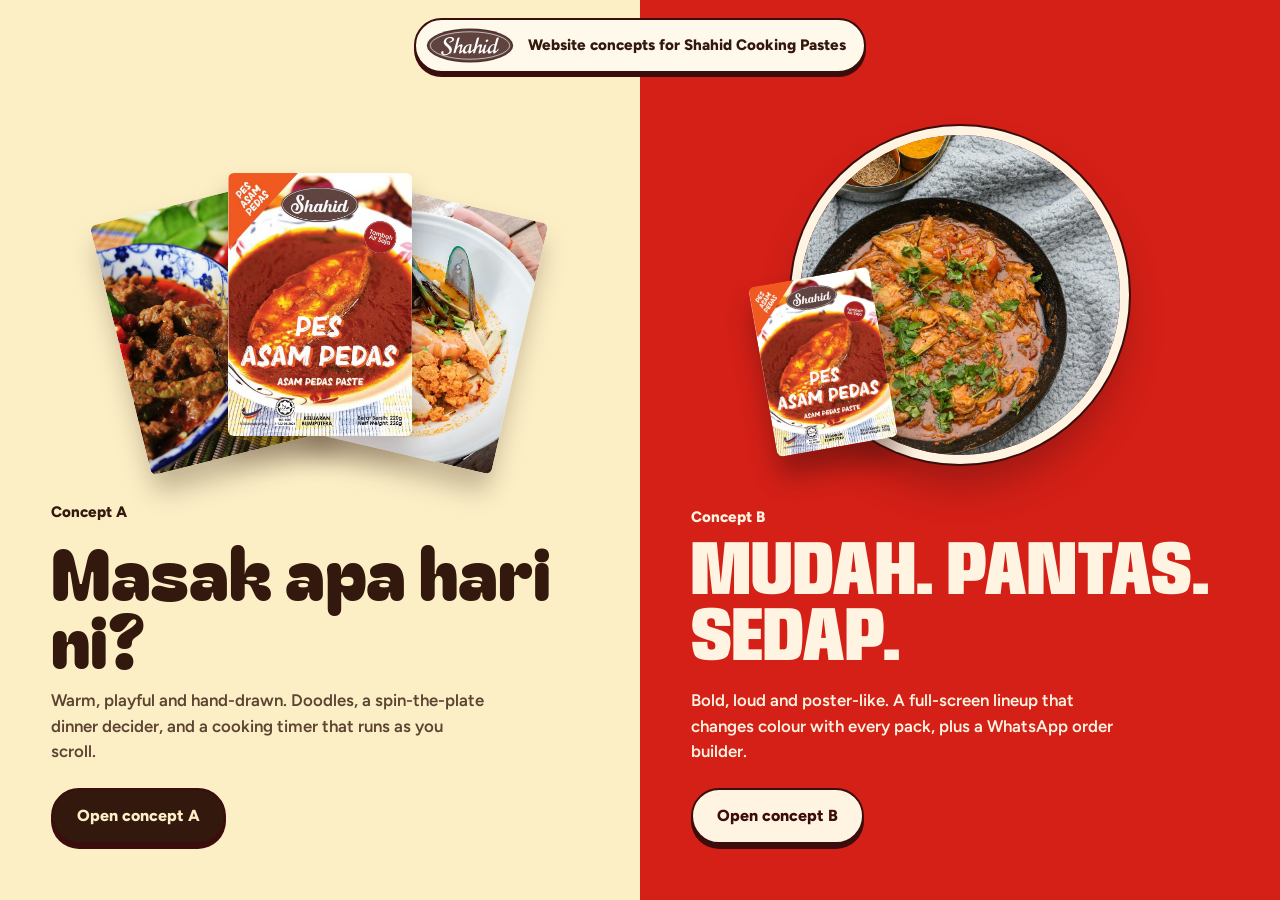
==== index.html @ 6d743a91 "Add two website concepts for Shahid Cooking Pastes - index.html: chooser page linking both concepts " ====
<!doctype html>
<html lang="en">
<head>
  <meta charset="utf-8">
  <meta name="viewport" content="width=device-width, initial-scale=1">
  <title>Shahid: two website concepts</title>
  <meta name="description" content="Two website concepts for Shahid Cooking Pastes. Open each one and pick a direction.">
  <meta name="theme-color" content="#FCEFC6">
  <link rel="icon" href="site-a-masak-apa/assets/img/favicon.svg" type="image/svg+xml">
  <link rel="preconnect" href="https://fonts.googleapis.com">
  <link rel="preconnect" href="https://fonts.gstatic.com" crossorigin>
  <link href="https://fonts.googleapis.com/css2?family=Anybody:wdth,wght@50..150,900&family=Bagel+Fat+One&family=Figtree:wght@500;700;800&family=Sriracha&display=swap" rel="stylesheet">
  <style>
    :root {
      --kunyit-pale: #FCEFC6; --kunyit: #F4B223; --rendang: #33180D;
      --cili-bg: #D42017; --santan: #FFF4E2; --ink: #3B0D0C;
      --ease: cubic-bezier(.22, 1, .36, 1);
    }
    * { box-sizing: border-box; }
    html, body { margin: 0; height: 100%; }
    body { font: 500 16px/1.5 "Figtree", system-ui, sans-serif; background: var(--kunyit-pale); color: var(--rendang); }
    img { display: block; max-width: 100%; }
    :focus-visible { outline: 3px solid var(--ink); outline-offset: 4px; }

    .top {
      position: fixed; top: 18px; left: 50%; transform: translateX(-50%); z-index: 5;
      display: flex; align-items: center; gap: 14px; padding: 8px 18px 8px 10px;
      background: #FFF9EC; border: 2px solid var(--ink); border-radius: 999px; box-shadow: 0 4px 0 var(--ink);
      white-space: nowrap;
    }
    .top img { width: 88px; }
    .top p { margin: 0; font-weight: 800; font-size: .95rem; }

    .split { display: flex; min-height: 100vh; min-height: 100svh; }
    .concept {
      position: relative; flex: 1; overflow: hidden; text-decoration: none; color: inherit;
      display: flex; flex-direction: column; justify-content: flex-end;
      padding: 110px clamp(20px, 4vw, 56px) clamp(28px, 5vw, 56px);
      transition: flex-grow .8s var(--ease);
    }
    .concept:hover, .concept:focus-visible { flex-grow: 1.45; }
    .concept--a { background: var(--kunyit-pale); color: var(--rendang); }
    .concept--b { background: var(--cili-bg); color: var(--santan); }
    .concept__art { position: absolute; inset: 88px 0 auto; height: 46%; display: grid; place-items: center; pointer-events: none; }
    .concept__label { font-weight: 800; font-size: .95rem; margin: 0 0 12px; }
    .concept h2 { margin: 0; line-height: .92; }
    .concept--a h2 { font: 400 clamp(2.6rem, 5.6vw, 5.2rem)/.95 "Bagel Fat One", system-ui, sans-serif; }
    .concept--b h2 { font: 900 clamp(2.8rem, 6vw, 5.8rem)/.86 "Anybody", Impact, sans-serif; font-variation-settings: "wdth" 72; text-transform: uppercase; transition: font-variation-settings .8s var(--ease); }
    .concept--b:hover h2, .concept--b:focus-visible h2 { font-variation-settings: "wdth" 110; }
    .concept__desc { max-width: 40ch; margin: 16px 0 0; font-size: 1.05rem; font-weight: 600; }
    .concept--a .concept__desc { color: rgba(51, 24, 13, .8); }
    .concept__go {
      display: inline-flex; align-items: center; gap: 10px; margin-top: 24px; width: fit-content;
      padding: 14px 24px; border-radius: 999px; font-weight: 800;
      border: 2.5px solid var(--ink); box-shadow: 0 5px 0 var(--ink);
      transition: transform .25s var(--ease), box-shadow .25s var(--ease);
    }
    .concept--a .concept__go { background: var(--rendang); color: var(--kunyit-pale); }
    .concept--b .concept__go { background: var(--santan); color: var(--ink); }
    .concept:hover .concept__go { transform: translateY(-3px); box-shadow: 0 8px 0 var(--ink); }
    .concept__hand { font-family: "Sriracha", cursive; font-size: 1.15rem; }

    /* concept A preview: a fan of packs */
    .fan { position: relative; width: min(70%, 420px); aspect-ratio: 1.3; }
    .fan img { position: absolute; bottom: 0; width: 44%; border-radius: 6px; box-shadow: 0 18px 26px rgba(51, 24, 13, .28); transition: transform .8s var(--ease); }
    .fan img:nth-child(1) { left: 2%; transform: rotate(-14deg); }
    .fan img:nth-child(2) { left: 28%; z-index: 2; transform: rotate(0deg) translateY(-8%); }
    .fan img:nth-child(3) { right: 2%; transform: rotate(13deg); }
    .concept--a:hover .fan img:nth-child(1) { transform: rotate(-22deg) translateX(-8%); }
    .concept--a:hover .fan img:nth-child(3) { transform: rotate(21deg) translateX(8%); }
    .concept--a:hover .fan img:nth-child(2) { transform: translateY(-14%) scale(1.04); }

    /* concept B preview: the spinning pan with a pack in front */
    .pan { position: relative; width: min(50%, 330px); aspect-ratio: 1; }
    .pan__photo { position: absolute; inset: 0; border-radius: 50%; overflow: hidden; box-shadow: 0 0 0 9px var(--santan), 0 0 0 11px var(--ink), 0 26px 40px rgba(59, 13, 12, .4); animation: spin 60s linear infinite; }
    .pan__photo img { width: 100%; height: 100%; object-fit: cover; }
    .pan__pack { position: absolute; width: 38%; left: -12%; bottom: 2%; transform: rotate(-10deg); border-radius: 6px; box-shadow: 0 20px 26px rgba(59, 13, 12, .45); transition: transform .8s var(--ease); }
    .concept--b:hover .pan__pack { transform: rotate(-2deg) translateY(-8%); }
    @keyframes spin { to { transform: rotate(360deg); } }

    @media (max-width: 800px) {
      .split { flex-direction: column; }
      .concept { min-height: 88vh; min-height: 88svh; }
      .concept:hover, .concept:focus-visible { flex-grow: 1; }
      .top p { display: none; }
      .top { padding: 8px; }
    }
    @media (prefers-reduced-motion: reduce) {
      .pan__photo { animation: none; }
      * { transition-duration: .01ms !important; }
    }
  </style>
</head>
<body>
  <header class="top">
    <img src="site-a-masak-apa/assets/img/logo-shahid.svg" alt="Shahid" width="88" height="35">
    <p>Website concepts for Shahid Cooking Pastes</p>
  </header>

  <main class="split">
    <a class="concept concept--a" href="site-a-masak-apa/index.html">
      <div class="concept__art" aria-hidden="true">
        <div class="fan">
          <img src="site-a-masak-apa/assets/img/photos/pouch-rendang.jpg" alt="">
          <img src="site-a-masak-apa/assets/img/pack-asam-pedas.jpg" alt="">
          <img src="site-a-masak-apa/assets/img/photos/pouch-tomyam.jpg" alt="">
        </div>
      </div>
      <p class="concept__label">Concept A</p>
      <h2>Masak apa hari ni?</h2>
      <p class="concept__desc">Warm, playful and hand-drawn. Doodles, a spin-the-plate dinner decider, and a cooking timer that runs as you scroll.</p>
      <span class="concept__go">Open concept A</span>
    </a>

    <a class="concept concept--b" href="site-b-mudah-pantas-sedap/index.html">
      <div class="concept__art" aria-hidden="true">
        <div class="pan">
          <div class="pan__photo"><img src="site-b-mudah-pantas-sedap/assets/img/photos/hero-pan.jpg" alt=""></div>
          <img class="pan__pack" src="site-b-mudah-pantas-sedap/assets/img/pack-asam-pedas.jpg" alt="">
        </div>
      </div>
      <p class="concept__label">Concept B</p>
      <h2>Mudah. Pantas. Sedap.</h2>
      <p class="concept__desc">Bold, loud and poster-like. A full-screen lineup that changes colour with every pack, plus a WhatsApp order builder.</p>
      <span class="concept__go">Open concept B</span>
    </a>
  </main>
</body>
</html>
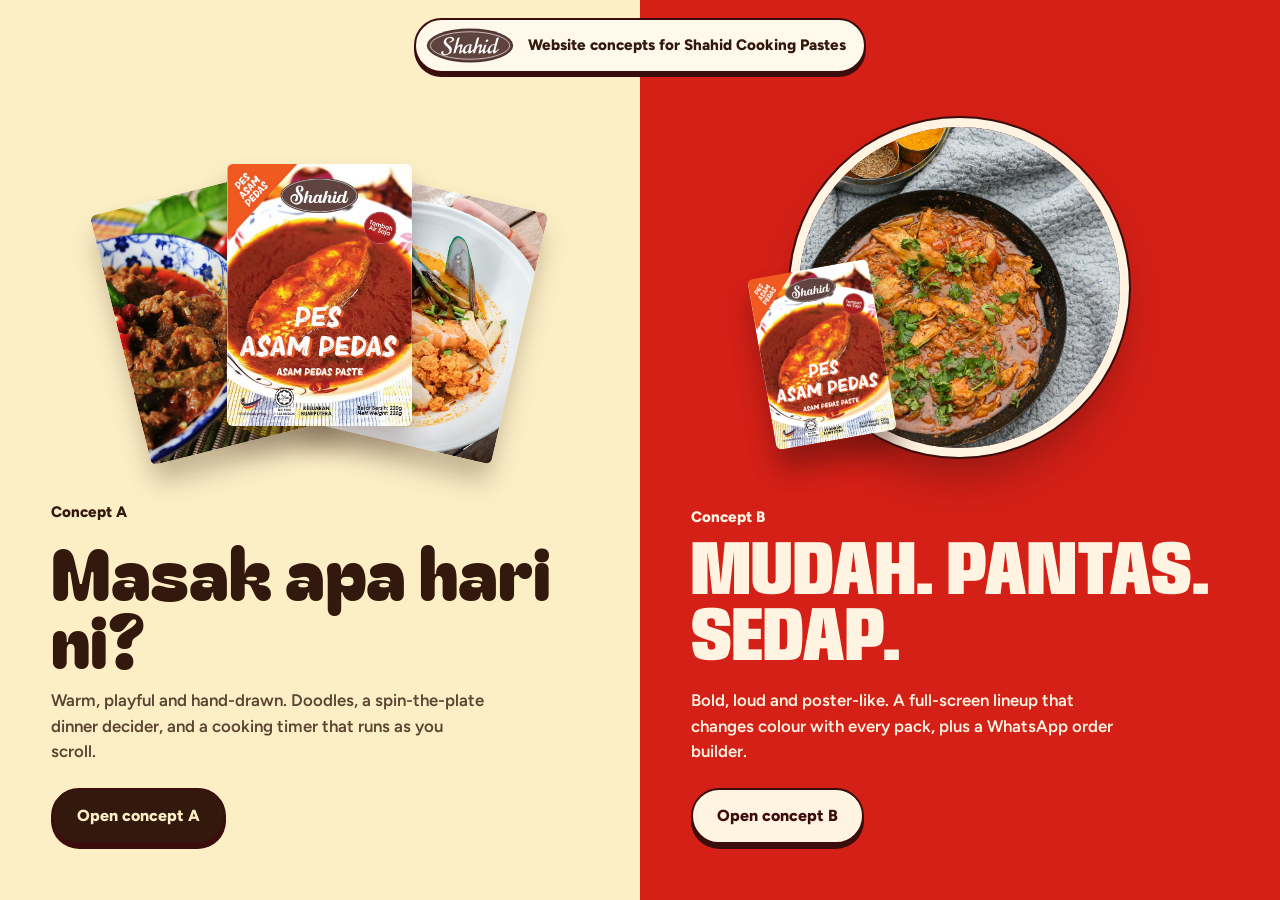
==== commit 70ea2f96: "Fix chooser previews overlapping the headlines on short screens The preview images were pinned at a " ====
--- a/index.html
+++ b/index.html
@@ -34,14 +34,15 @@
     .split { display: flex; min-height: 100vh; min-height: 100svh; }
     .concept {
       position: relative; flex: 1; overflow: hidden; text-decoration: none; color: inherit;
-      display: flex; flex-direction: column; justify-content: flex-end;
-      padding: 110px clamp(20px, 4vw, 56px) clamp(28px, 5vw, 56px);
+      display: flex; flex-direction: column;
+      padding: 96px clamp(20px, 4vw, 56px) clamp(28px, 5vw, 56px);
       transition: flex-grow .8s var(--ease);
     }
     .concept:hover, .concept:focus-visible { flex-grow: 1.45; }
     .concept--a { background: var(--kunyit-pale); color: var(--rendang); }
     .concept--b { background: var(--cili-bg); color: var(--santan); }
-    .concept__art { position: absolute; inset: 88px 0 auto; height: 46%; display: grid; place-items: center; pointer-events: none; }
+    /* The preview fills whatever height is left above the text, so it can never overlap it. */
+    .concept__art { position: relative; flex: 1 1 0; min-height: 170px; margin-bottom: clamp(16px, 3vh, 32px); display: grid; place-items: center; pointer-events: none; container-type: size; }
     .concept__label { font-weight: 800; font-size: .95rem; margin: 0 0 12px; }
     .concept h2 { margin: 0; line-height: .92; }
     .concept--a h2 { font: 400 clamp(2.6rem, 5.6vw, 5.2rem)/.95 "Bagel Fat One", system-ui, sans-serif; }
@@ -61,7 +62,7 @@
     .concept__hand { font-family: "Sriracha", cursive; font-size: 1.15rem; }
 
     /* concept A preview: a fan of packs */
-    .fan { position: relative; width: min(70%, 420px); aspect-ratio: 1.3; }
+    .fan { position: relative; width: min(86cqw, 112cqh, 420px); aspect-ratio: 1.3; }
     .fan img { position: absolute; bottom: 0; width: 44%; border-radius: 6px; box-shadow: 0 18px 26px rgba(51, 24, 13, .28); transition: transform .8s var(--ease); }
     .fan img:nth-child(1) { left: 2%; transform: rotate(-14deg); }
     .fan img:nth-child(2) { left: 28%; z-index: 2; transform: rotate(0deg) translateY(-8%); }
@@ -71,7 +72,7 @@
     .concept--a:hover .fan img:nth-child(2) { transform: translateY(-14%) scale(1.04); }
 
     /* concept B preview: the spinning pan with a pack in front */
-    .pan { position: relative; width: min(50%, 330px); aspect-ratio: 1; }
+    .pan { position: relative; width: min(64cqw, 84cqh, 330px); aspect-ratio: 1; }
     .pan__photo { position: absolute; inset: 0; border-radius: 50%; overflow: hidden; box-shadow: 0 0 0 9px var(--santan), 0 0 0 11px var(--ink), 0 26px 40px rgba(59, 13, 12, .4); animation: spin 60s linear infinite; }
     .pan__photo img { width: 100%; height: 100%; object-fit: cover; }
     .pan__pack { position: absolute; width: 38%; left: -12%; bottom: 2%; transform: rotate(-10deg); border-radius: 6px; box-shadow: 0 20px 26px rgba(59, 13, 12, .45); transition: transform .8s var(--ease); }
